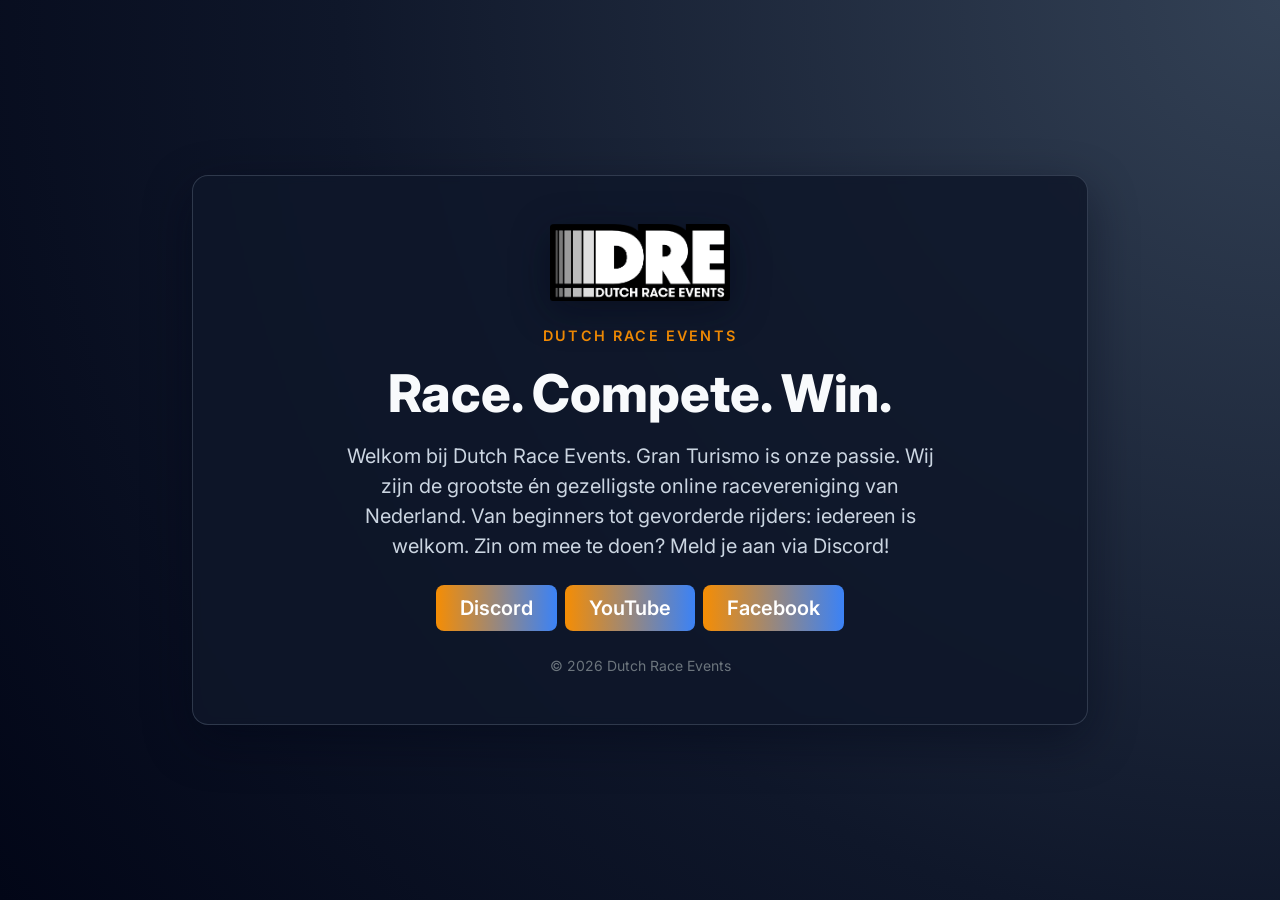
==== index.html @ 66cb477a "Create index.html added worker  Initial landing page  test commit  upload with image  new logo  adde" ====
<!DOCTYPE html>
<html lang="nl">
<head>
<meta charset="UTF-8">
<meta name="viewport" content="width=device-width, initial-scale=1.0">
<title>Dutch Race Events</title>
<link href="https://cdn.jsdelivr.net/npm/bootstrap@5.3.3/dist/css/bootstrap.min.css" rel="stylesheet" integrity="sha384-QWTKZyjpPEjISv5WaRU9OFeRpok6YctnYmDr5pNlyT2bRjXh0JMhjY6hW+ALEwIH" crossorigin="anonymous">
<link href="https://fonts.googleapis.com/css2?family=Inter:wght@400;600;800&display=swap" rel="stylesheet">
<style>
  body {
    font-family: 'Inter', sans-serif;
    min-height: 100vh;
    background: radial-gradient(circle at top right, #334155 0%, #0f172a 60%, #020617 100%);
    color: #e2e8f0;
  }

  .hero-card {
    border: 1px solid rgba(148, 163, 184, 0.25);
    background: rgba(15, 23, 42, 0.85);
    backdrop-filter: blur(4px);
    box-shadow: 0 1rem 3rem rgba(2, 6, 23, 0.45);
    animation: fadeIn 0.8s ease-out;
  }

  .club-logo {
    width: min(180px, 45vw);
    height: auto;
    filter: drop-shadow(0 0.6rem 1.2rem rgba(2, 6, 23, 0.45));
  }

  .brand {
    font-size: 0.9rem;
    letter-spacing: 0.15em;
    text-transform: uppercase;
    color: #f58d04;
    font-weight: 600;
  }

  .hero-title {
    font-size: clamp(2rem, 5vw, 3.25rem);
    font-weight: 800;
    color: #f8fafc;
  }

  .hero-subtitle {
    color: #cbd5e1;
    max-width: 38rem;
  }

  .btn-gradient {
    border: none;
    background: linear-gradient(90deg, #f58d04, #3b82f6);
    transition: transform 0.2s ease, box-shadow 0.2s ease;
  }

  .btn-gradient:hover {
    transform: translateY(-2px);
    box-shadow: 0 0.75rem 1.8rem rgba(59, 130, 246, 0.3);
  }

  @keyframes fadeIn {
    from { opacity: 0; transform: translateY(20px); }
    to { opacity: 1; transform: translateY(0); }
  }
</style>
</head>
<body>
  <main class="container min-vh-100 d-flex align-items-center justify-content-center py-5">
    <section class="hero-card rounded-4 p-4 p-md-5 text-center w-100" style="max-width: 56rem;">
      <img src="images/dre-logo.png" alt="Dutch Race Events logo" class="club-logo mb-4">
      <p class="brand mb-3">Dutch Race Events</p>
      <h1 class="hero-title mb-3">Race. Compete. Win.</h1>
      <p class="hero-subtitle fs-5 mx-auto mb-4">Welkom bij Dutch Race Events. Gran Turismo is onze passie. Wij zijn de grootste én gezelligste online racevereniging van Nederland. Van beginners tot gevorderde rijders: iedereen is welkom. Zin om mee te doen? Meld je aan via Discord!</p>
      <div class="d-flex flex-wrap justify-content-center gap-2">
        <a href="https://discord.gg/yw3s2MVMx2" class="btn btn-gradient btn-lg px-4 py-2 fw-semibold text-white">Discord</a>
        <a href="https://www.youtube.com/@dutchraceevents8222" class="btn btn-gradient btn-lg px-4 py-2 fw-semibold text-white">YouTube</a>
        <a href="https://www.facebook.com/Dutchraceevents" class="btn btn-gradient btn-lg px-4 py-2 fw-semibold text-white">Facebook</a>
      </div>
      <p class="small text-secondary mt-4 mb-0">© 2026 Dutch Race Events</p>
    </section>
  </main>
</body>
</html>
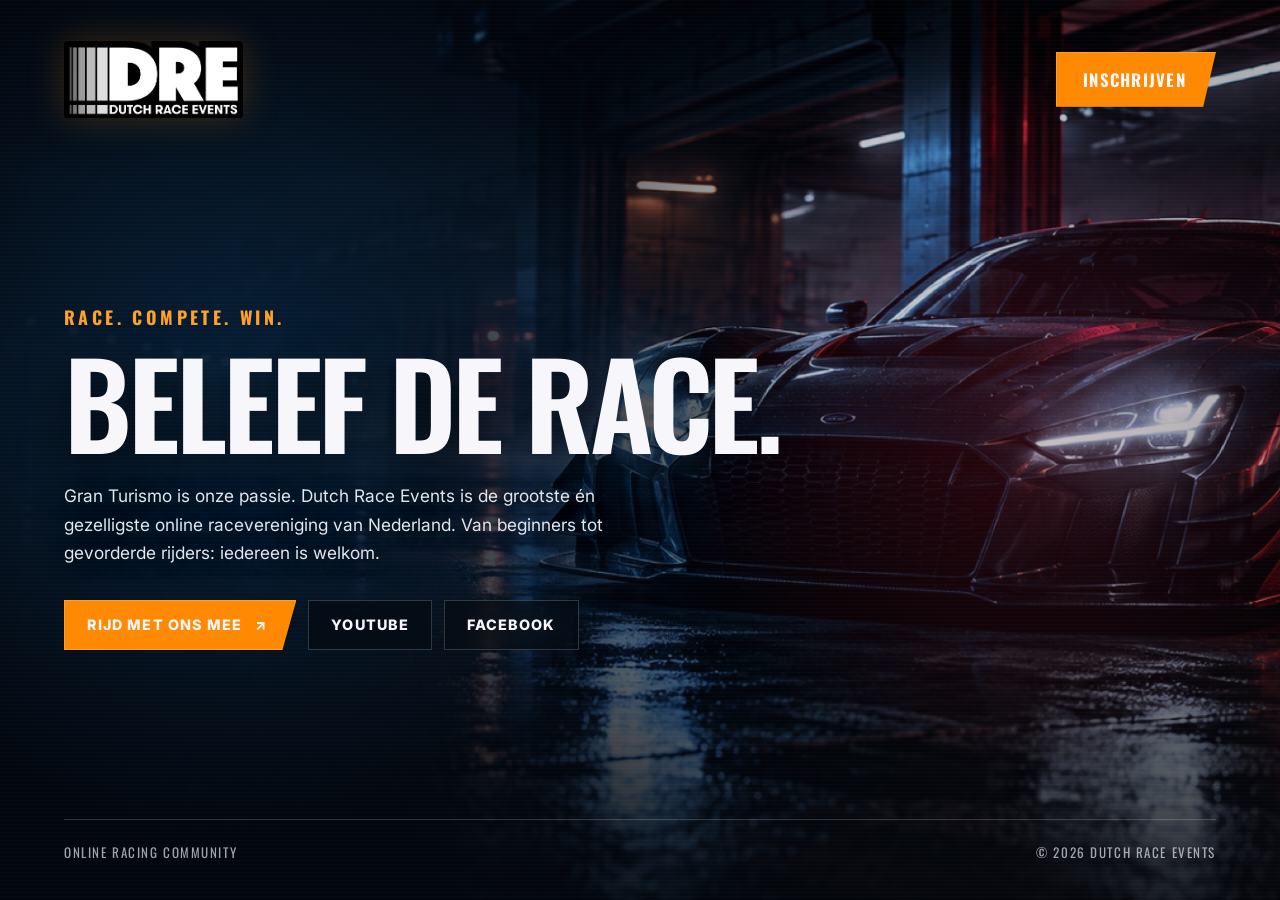
==== commit eb6518e0: "New look" ====
--- a/index.html
+++ b/index.html
@@ -1,83 +1,87 @@
-<!DOCTYPE html>
+<!doctype html>
 <html lang="nl">
-<head>
-<meta charset="UTF-8">
-<meta name="viewport" content="width=device-width, initial-scale=1.0">
-<title>Dutch Race Events</title>
-<link href="https://cdn.jsdelivr.net/npm/bootstrap@5.3.3/dist/css/bootstrap.min.css" rel="stylesheet" integrity="sha384-QWTKZyjpPEjISv5WaRU9OFeRpok6YctnYmDr5pNlyT2bRjXh0JMhjY6hW+ALEwIH" crossorigin="anonymous">
-<link href="https://fonts.googleapis.com/css2?family=Inter:wght@400;600;800&display=swap" rel="stylesheet">
-<style>
-  body {
-    font-family: 'Inter', sans-serif;
-    min-height: 100vh;
-    background: radial-gradient(circle at top right, #334155 0%, #0f172a 60%, #020617 100%);
-    color: #e2e8f0;
-  }
+  <head>
+    <meta charset="utf-8" />
+    <meta name="viewport" content="width=device-width, initial-scale=1" />
+    <meta
+      name="description"
+      content="Dutch Race Events is de grootste en gezelligste online racevereniging van Nederland voor Gran Turismo-rijders van ieder niveau."
+    />
+    <meta name="theme-color" content="#05070b" />
+    <title>Dutch Race Events — Race. Compete. Win.</title>
+    <link rel="preconnect" href="https://fonts.googleapis.com" />
+    <link rel="preconnect" href="https://fonts.gstatic.com" crossorigin />
+    <link
+      href="https://fonts.googleapis.com/css2?family=Inter:wght@400;500;700;800&amp;family=Oswald:wght@500;600;700&amp;display=swap"
+      rel="stylesheet"
+    />
+    <link
+      rel="icon"
+      type="image/svg+xml"
+      href="data:image/svg+xml,%3Csvg xmlns='http://www.w3.org/2000/svg' viewBox='0 0 64 64'%3E%3Crect width='64' height='64' rx='12' fill='%2305070b'/%3E%3Cpath d='M13 15h8v34h-8zm12 0h6v34h-6zm10 0h7c12 0 19 6 19 17S54 49 42 49h-7zm8 9v16c6 0 9-2 9-8s-3-8-9-8z' fill='%23ff8900'/%3E%3C/svg%3E"
+    />
+    <link rel="stylesheet" href="styles.css" />
+  </head>
+  <body>
+    <main class="hero">
+      <div class="scanlines" aria-hidden="true"></div>
 
-  .hero-card {
-    border: 1px solid rgba(148, 163, 184, 0.25);
-    background: rgba(15, 23, 42, 0.85);
-    backdrop-filter: blur(4px);
-    box-shadow: 0 1rem 3rem rgba(2, 6, 23, 0.45);
-    animation: fadeIn 0.8s ease-out;
-  }
+      <header class="site-header">
+        <a class="brand" href="#top" aria-label="Dutch Race Events home">
+          <img src="assets/dre-logo.png" alt="Dutch Race Events" />
+        </a>
+        <a
+          class="header-cta"
+          href="https://discord.gg/yw3s2MVMx2"
+          target="_blank"
+          rel="noreferrer"
+        >
+          Inschrijven
+        </a>
+      </header>
 
-  .club-logo {
-    width: min(180px, 45vw);
-    height: auto;
-    filter: drop-shadow(0 0.6rem 1.2rem rgba(2, 6, 23, 0.45));
-  }
+      <section class="hero-content" id="top" aria-labelledby="hero-title">
+        <p class="eyebrow">Race. Compete. Win.</p>
+        <h1 id="hero-title">Beleef de race.</h1>
+        <p class="intro">
+          Gran Turismo is onze passie. Dutch Race Events is de grootste én
+          gezelligste online racevereniging van Nederland. Van beginners tot
+          gevorderde rijders: iedereen is welkom.
+        </p>
 
-  .brand {
-    font-size: 0.9rem;
-    letter-spacing: 0.15em;
-    text-transform: uppercase;
-    color: #f58d04;
-    font-weight: 600;
-  }
+        <nav class="actions" aria-label="Dutch Race Events kanalen">
+          <a
+            class="button button-primary"
+            href="https://discord.gg/yw3s2MVMx2"
+            target="_blank"
+            rel="noreferrer"
+          >
+            <span>Rijd met ons mee</span>
+            <span aria-hidden="true">↗</span>
+          </a>
+          <a
+            class="button button-quiet"
+            href="https://www.youtube.com/@dutchraceevents8222"
+            target="_blank"
+            rel="noreferrer"
+          >
+            YouTube
+          </a>
+          <a
+            class="button button-quiet"
+            href="https://www.facebook.com/Dutchraceevents"
+            target="_blank"
+            rel="noreferrer"
+          >
+            Facebook
+          </a>
+        </nav>
+      </section>
 
-  .hero-title {
-    font-size: clamp(2rem, 5vw, 3.25rem);
-    font-weight: 800;
-    color: #f8fafc;
-  }
-
-  .hero-subtitle {
-    color: #cbd5e1;
-    max-width: 38rem;
-  }
-
-  .btn-gradient {
-    border: none;
-    background: linear-gradient(90deg, #f58d04, #3b82f6);
-    transition: transform 0.2s ease, box-shadow 0.2s ease;
-  }
-
-  .btn-gradient:hover {
-    transform: translateY(-2px);
-    box-shadow: 0 0.75rem 1.8rem rgba(59, 130, 246, 0.3);
-  }
-
-  @keyframes fadeIn {
-    from { opacity: 0; transform: translateY(20px); }
-    to { opacity: 1; transform: translateY(0); }
-  }
-</style>
-</head>
-<body>
-  <main class="container min-vh-100 d-flex align-items-center justify-content-center py-5">
-    <section class="hero-card rounded-4 p-4 p-md-5 text-center w-100" style="max-width: 56rem;">
-      <img src="images/dre-logo.png" alt="Dutch Race Events logo" class="club-logo mb-4">
-      <p class="brand mb-3">Dutch Race Events</p>
-      <h1 class="hero-title mb-3">Race. Compete. Win.</h1>
-      <p class="hero-subtitle fs-5 mx-auto mb-4">Welkom bij Dutch Race Events. Gran Turismo is onze passie. Wij zijn de grootste én gezelligste online racevereniging van Nederland. Van beginners tot gevorderde rijders: iedereen is welkom. Zin om mee te doen? Meld je aan via Discord!</p>
-      <div class="d-flex flex-wrap justify-content-center gap-2">
-        <a href="https://discord.gg/yw3s2MVMx2" class="btn btn-gradient btn-lg px-4 py-2 fw-semibold text-white">Discord</a>
-        <a href="https://www.youtube.com/@dutchraceevents8222" class="btn btn-gradient btn-lg px-4 py-2 fw-semibold text-white">YouTube</a>
-        <a href="https://www.facebook.com/Dutchraceevents" class="btn btn-gradient btn-lg px-4 py-2 fw-semibold text-white">Facebook</a>
-      </div>
-      <p class="small text-secondary mt-4 mb-0">© 2026 Dutch Race Events</p>
-    </section>
-  </main>
-</body>
+      <footer class="site-footer">
+        <span>Online racing community</span>
+        <span>© 2026 Dutch Race Events</span>
+      </footer>
+    </main>
+  </body>
 </html>
--- a/styles.css
+++ b/styles.css
@@ -0,0 +1,285 @@
+:root {
+  color-scheme: dark;
+  --orange: #ff8900;
+  --orange-bright: #ffa12c;
+  --ink: #05070b;
+  --paper: #f7f7fb;
+  --muted: #c2c8d2;
+  --line: rgba(255, 255, 255, 0.18);
+  --glass: rgba(5, 9, 16, 0.58);
+}
+
+* {
+  box-sizing: border-box;
+}
+
+html {
+  background: var(--ink);
+  scroll-behavior: smooth;
+}
+
+body {
+  margin: 0;
+  min-width: 320px;
+  background: var(--ink);
+  color: var(--paper);
+  font-family: Inter, system-ui, -apple-system, BlinkMacSystemFont, "Segoe UI", sans-serif;
+}
+
+a {
+  color: inherit;
+  text-decoration: none;
+}
+
+.hero {
+  position: relative;
+  isolation: isolate;
+  min-height: 100svh;
+  overflow: hidden;
+  display: grid;
+  grid-template-rows: auto 1fr auto;
+  padding: clamp(22px, 3.2vw, 48px) clamp(20px, 5vw, 76px) clamp(22px, 3vw, 40px);
+  background-image:
+    linear-gradient(90deg, rgba(2, 6, 14, 0.98) 0%, rgba(2, 6, 14, 0.84) 34%, rgba(2, 6, 14, 0.2) 66%, rgba(2, 6, 14, 0.32) 100%),
+    linear-gradient(0deg, rgba(5, 7, 11, 0.86) 0%, transparent 34%),
+    url("assets/hero.jpg");
+  background-position: center;
+  background-size: cover;
+}
+
+.hero::before {
+  content: "";
+  position: absolute;
+  z-index: -1;
+  inset: 0;
+  pointer-events: none;
+  background:
+    radial-gradient(circle at 80% 46%, rgba(255, 30, 54, 0.17), transparent 32%),
+    radial-gradient(circle at 18% 44%, rgba(29, 156, 255, 0.16), transparent 38%);
+  mix-blend-mode: screen;
+}
+
+.scanlines {
+  position: absolute;
+  z-index: 1;
+  inset: 0;
+  pointer-events: none;
+  opacity: 0.12;
+  background: repeating-linear-gradient(
+    to bottom,
+    rgba(255, 255, 255, 0.15) 0,
+    rgba(255, 255, 255, 0.15) 1px,
+    transparent 1px,
+    transparent 4px
+  );
+}
+
+.site-header,
+.hero-content,
+.site-footer {
+  position: relative;
+  z-index: 2;
+}
+
+.site-header {
+  display: flex;
+  align-items: center;
+  justify-content: space-between;
+  gap: 24px;
+}
+
+.brand {
+  display: inline-flex;
+  align-items: center;
+}
+
+.brand img {
+  display: block;
+  width: clamp(136px, 14vw, 188px);
+  height: auto;
+  filter: drop-shadow(0 0 18px rgba(255, 137, 0, 0.22));
+}
+
+.header-cta,
+.button {
+  display: inline-flex;
+  align-items: center;
+  justify-content: center;
+  min-height: 50px;
+  border: 1px solid var(--line);
+  font-weight: 800;
+  letter-spacing: 0.075em;
+  text-transform: uppercase;
+  transition: transform 180ms ease, background-color 180ms ease, border-color 180ms ease;
+}
+
+.header-cta {
+  min-width: 160px;
+  padding: 14px 28px 14px 25px;
+  background: var(--orange);
+  clip-path: polygon(0 0, 100% 0, 92% 100%, 0 100%);
+  font-family: Oswald, "Arial Narrow", sans-serif;
+  font-size: 1.05rem;
+}
+
+.hero-content {
+  align-self: center;
+  width: min(730px, 100%);
+  padding: clamp(68px, 9vh, 110px) 0 clamp(44px, 7vh, 78px);
+}
+
+.eyebrow {
+  margin: 0 0 20px;
+  color: var(--orange-bright);
+  font-family: Oswald, "Arial Narrow", sans-serif;
+  font-size: clamp(1rem, 1.4vw, 1.2rem);
+  font-weight: 700;
+  letter-spacing: 0.19em;
+  text-transform: uppercase;
+}
+
+h1 {
+  max-width: 720px;
+  margin: 0;
+  font-family: Oswald, "Arial Narrow", sans-serif;
+  font-size: clamp(4.25rem, 9.2vw, 8.2rem);
+  font-weight: 600;
+  letter-spacing: -0.035em;
+  line-height: 0.88;
+  text-transform: uppercase;
+  text-wrap: balance;
+  text-shadow: 0 14px 48px rgba(0, 0, 0, 0.68);
+}
+
+.intro {
+  max-width: 620px;
+  margin: 28px 0 0;
+  color: #e2e6ed;
+  font-size: clamp(1rem, 1.35vw, 1.24rem);
+  line-height: 1.66;
+  text-shadow: 0 2px 20px rgba(0, 0, 0, 0.8);
+}
+
+.actions {
+  display: flex;
+  flex-wrap: wrap;
+  gap: 12px;
+  margin-top: 32px;
+}
+
+.button {
+  gap: 13px;
+  padding: 14px 22px;
+  font-size: 0.9rem;
+}
+
+.button-primary {
+  padding-right: 28px;
+  background: var(--orange);
+  box-shadow: 0 15px 38px rgba(255, 137, 0, 0.24);
+  clip-path: polygon(0 0, 100% 0, 94% 100%, 0 100%);
+}
+
+.button-quiet {
+  background: var(--glass);
+  backdrop-filter: blur(12px);
+}
+
+.header-cta:hover,
+.button:hover {
+  transform: translateY(-2px);
+}
+
+.button-quiet:hover {
+  border-color: rgba(255, 137, 0, 0.75);
+  background: rgba(255, 137, 0, 0.12);
+}
+
+.header-cta:focus-visible,
+.button:focus-visible,
+.brand:focus-visible {
+  outline: 3px solid white;
+  outline-offset: 4px;
+}
+
+.site-footer {
+  display: flex;
+  justify-content: space-between;
+  gap: 24px;
+  padding-top: 22px;
+  border-top: 1px solid var(--line);
+  color: rgba(234, 238, 245, 0.68);
+  font-family: Oswald, "Arial Narrow", sans-serif;
+  font-size: 0.82rem;
+  letter-spacing: 0.12em;
+  text-transform: uppercase;
+}
+
+@media (max-width: 760px) {
+  .hero {
+    padding-inline: 20px;
+    background-image:
+      linear-gradient(0deg, rgba(2, 6, 14, 0.99) 0%, rgba(2, 6, 14, 0.72) 54%, rgba(2, 6, 14, 0.36) 100%),
+      url("assets/hero.jpg");
+    background-position: 65% center;
+  }
+
+  .header-cta {
+    min-width: 0;
+    min-height: 44px;
+    padding: 11px 20px 11px 17px;
+    font-size: 0.9rem;
+  }
+
+  .hero-content {
+    align-self: end;
+    padding-top: 34vh;
+  }
+
+  h1 {
+    font-size: clamp(4rem, 19vw, 6.4rem);
+  }
+
+  .intro {
+    margin-top: 22px;
+  }
+
+  .actions {
+    display: grid;
+    grid-template-columns: 1fr 1fr;
+  }
+
+  .button-primary {
+    grid-column: 1 / -1;
+  }
+
+  .site-footer {
+    flex-direction: column;
+    gap: 8px;
+  }
+}
+
+@media (max-width: 420px) {
+  .brand img {
+    width: 124px;
+  }
+
+  .actions {
+    grid-template-columns: 1fr;
+  }
+
+  .button-primary {
+    grid-column: auto;
+  }
+}
+
+@media (prefers-reduced-motion: reduce) {
+  html {
+    scroll-behavior: auto;
+  }
+
+  .header-cta,
+  .button {
+    transition: none;
+  }
+}
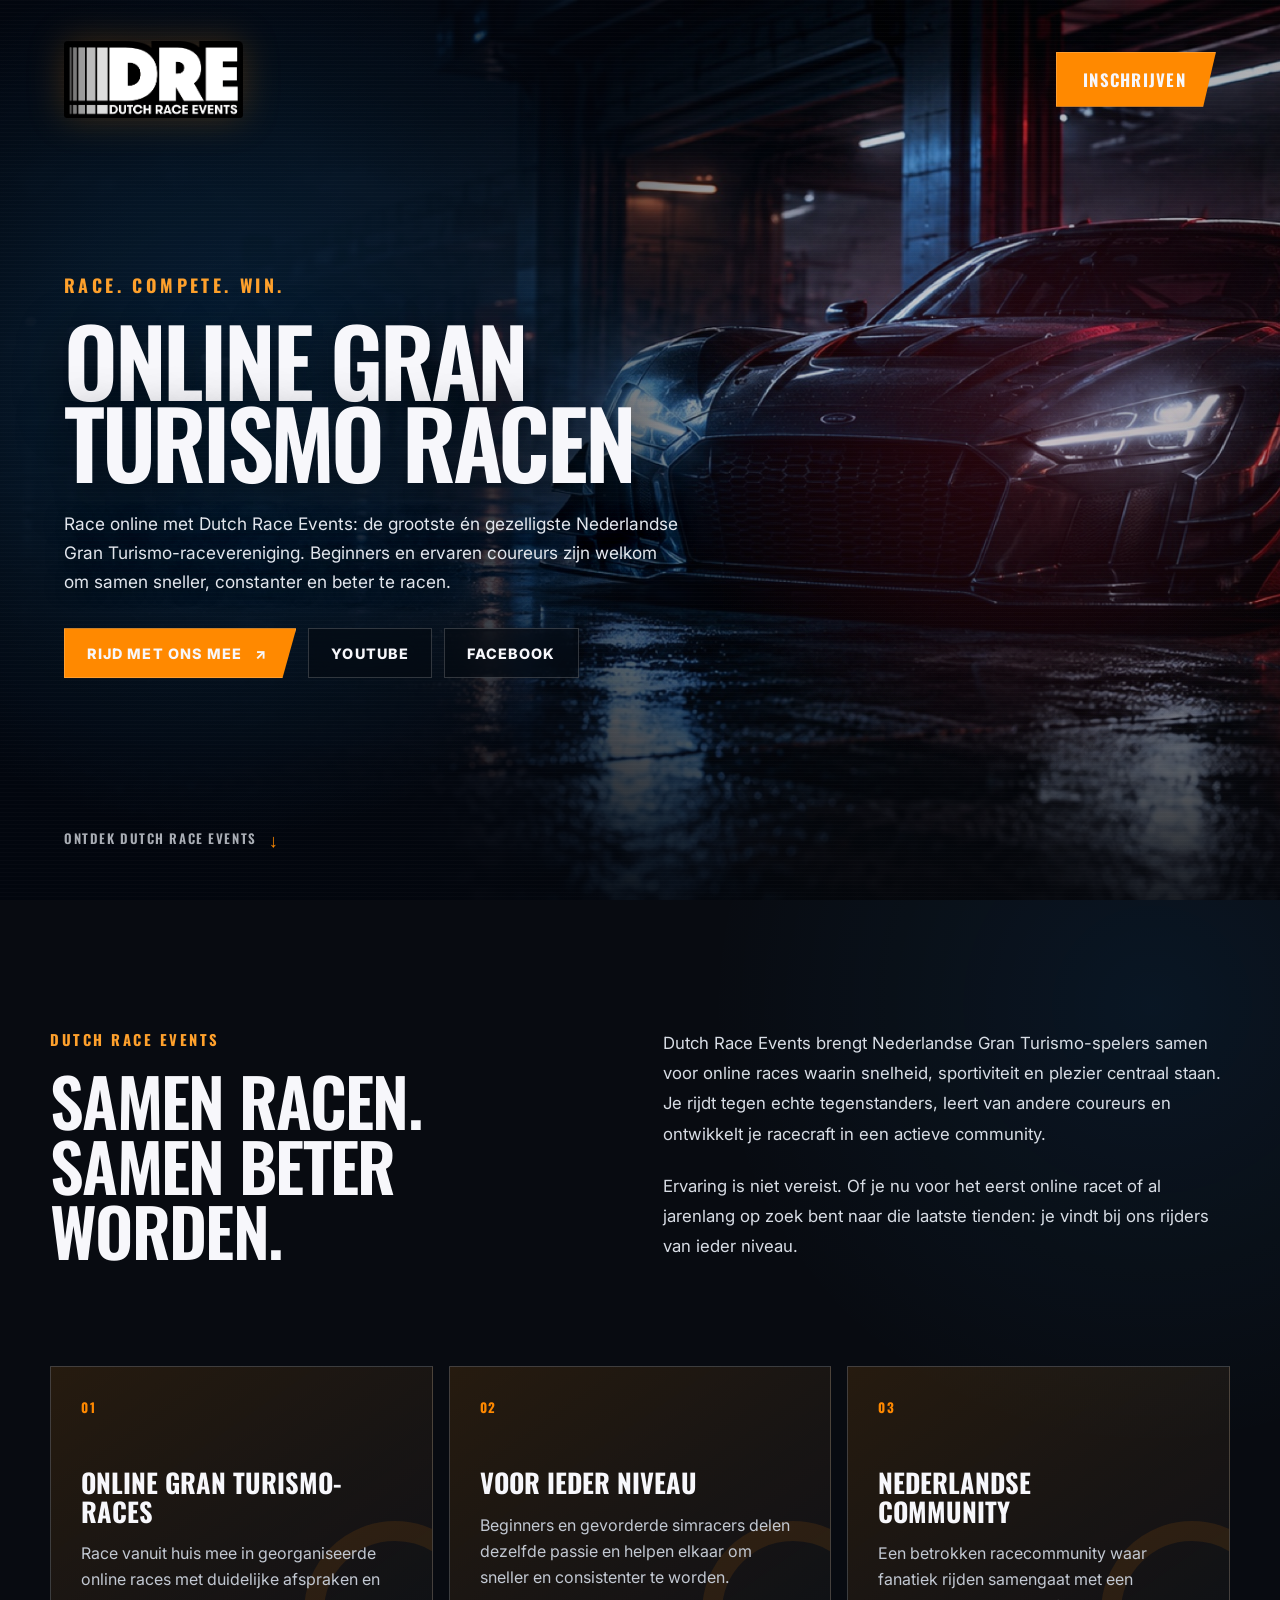
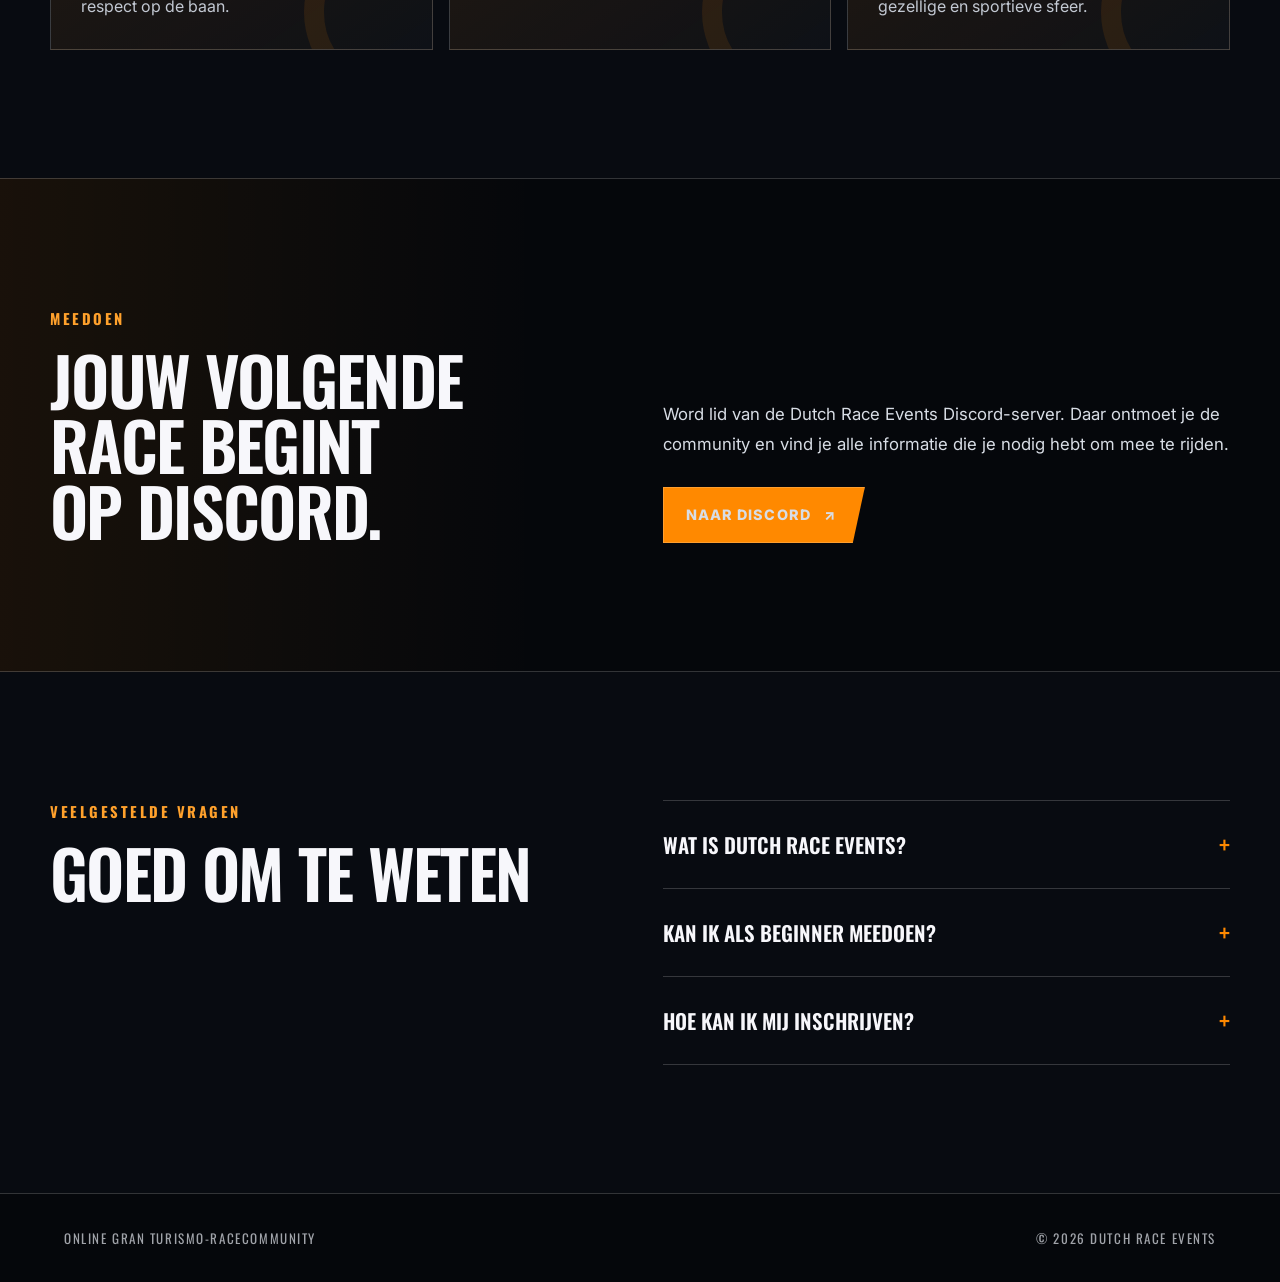
==== commit a9379a46: "seo updates" ====
--- a/index.html
+++ b/index.html
@@ -1,14 +1,39 @@
 <!doctype html>
-<html lang="nl">
+<html lang="nl-NL">
   <head>
     <meta charset="utf-8" />
     <meta name="viewport" content="width=device-width, initial-scale=1" />
     <meta
       name="description"
-      content="Dutch Race Events is de grootste en gezelligste online racevereniging van Nederland voor Gran Turismo-rijders van ieder niveau."
+      content="Race online in Gran Turismo met Dutch Race Events, de Nederlandse racecommunity voor beginners en ervaren coureurs. Sluit je aan via Discord."
+    />
+    <meta
+      name="robots"
+      content="index, follow, max-image-preview:large, max-snippet:-1, max-video-preview:-1"
     />
     <meta name="theme-color" content="#05070b" />
-    <title>Dutch Race Events — Race. Compete. Win.</title>
+
+    <title>Online Gran Turismo racen | Dutch Race Events</title>
+    <link rel="canonical" href="https://www.dutchraceevents.com/" />
+    <link rel="alternate" hreflang="nl-NL" href="https://www.dutchraceevents.com/" />
+    <link rel="alternate" hreflang="x-default" href="https://www.dutchraceevents.com/" />
+
+    <meta property="og:type" content="website" />
+    <meta property="og:locale" content="nl_NL" />
+    <meta property="og:site_name" content="Dutch Race Events" />
+    <meta property="og:url" content="https://www.dutchraceevents.com/" />
+    <meta property="og:title" content="Online Gran Turismo racen | Dutch Race Events" />
+    <meta
+      property="og:description"
+      content="Doe mee met online Gran Turismo-races in een gezellige Nederlandse community voor ieder niveau."
+    />
+    <meta name="twitter:card" content="summary" />
+    <meta name="twitter:title" content="Online Gran Turismo racen | Dutch Race Events" />
+    <meta
+      name="twitter:description"
+      content="Doe mee met online Gran Turismo-races in een gezellige Nederlandse community voor ieder niveau."
+    />
+
     <link rel="preconnect" href="https://fonts.googleapis.com" />
     <link rel="preconnect" href="https://fonts.gstatic.com" crossorigin />
     <link
@@ -21,67 +46,219 @@
       href="data:image/svg+xml,%3Csvg xmlns='http://www.w3.org/2000/svg' viewBox='0 0 64 64'%3E%3Crect width='64' height='64' rx='12' fill='%2305070b'/%3E%3Cpath d='M13 15h8v34h-8zm12 0h6v34h-6zm10 0h7c12 0 19 6 19 17S54 49 42 49h-7zm8 9v16c6 0 9-2 9-8s-3-8-9-8z' fill='%23ff8900'/%3E%3C/svg%3E"
     />
     <link rel="stylesheet" href="styles.css" />
+
+    <script type="application/ld+json">
+      {
+        "@context": "https://schema.org",
+        "@graph": [
+          {
+            "@type": "SportsOrganization",
+            "@id": "https://www.dutchraceevents.com/#organization",
+            "name": "Dutch Race Events",
+            "alternateName": "DRE",
+            "url": "https://www.dutchraceevents.com/",
+            "logo": {
+              "@type": "ImageObject",
+              "url": "https://www.dutchraceevents.com/images/dre-logo.png",
+              "width": 409,
+              "height": 175
+            },
+            "description": "Nederlandse online racecommunity voor Gran Turismo-coureurs van ieder niveau.",
+            "sport": "Sim racing",
+            "sameAs": [
+              "https://www.youtube.com/@dutchraceevents8222",
+              "https://www.facebook.com/Dutchraceevents",
+              "https://discord.gg/yw3s2MVMx2"
+            ]
+          },
+          {
+            "@type": "WebSite",
+            "@id": "https://www.dutchraceevents.com/#website",
+            "url": "https://www.dutchraceevents.com/",
+            "name": "Dutch Race Events",
+            "inLanguage": "nl-NL",
+            "publisher": {
+              "@id": "https://www.dutchraceevents.com/#organization"
+            }
+          }
+        ]
+      }
+    </script>
   </head>
   <body>
-    <main class="hero">
-      <div class="scanlines" aria-hidden="true"></div>
-
-      <header class="site-header">
-        <a class="brand" href="#top" aria-label="Dutch Race Events home">
-          <img src="assets/dre-logo.png" alt="Dutch Race Events" />
-        </a>
-        <a
-          class="header-cta"
-          href="https://discord.gg/yw3s2MVMx2"
-          target="_blank"
-          rel="noreferrer"
-        >
-          Inschrijven
-        </a>
-      </header>
-
-      <section class="hero-content" id="top" aria-labelledby="hero-title">
-        <p class="eyebrow">Race. Compete. Win.</p>
-        <h1 id="hero-title">Beleef de race.</h1>
-        <p class="intro">
-          Gran Turismo is onze passie. Dutch Race Events is de grootste én
-          gezelligste online racevereniging van Nederland. Van beginners tot
-          gevorderde rijders: iedereen is welkom.
-        </p>
-
-        <nav class="actions" aria-label="Dutch Race Events kanalen">
+    <main>
+      <section class="hero" id="top" aria-labelledby="hero-title">
+        <div class="scanlines" aria-hidden="true"></div>
+
+        <header class="site-header">
+          <a class="brand" href="#top" aria-label="Dutch Race Events home">
+            <img
+              src="assets/dre-logo.png"
+              width="409"
+              height="175"
+              alt="Logo van Dutch Race Events"
+            />
+          </a>
           <a
-            class="button button-primary"
+            class="header-cta"
             href="https://discord.gg/yw3s2MVMx2"
             target="_blank"
-            rel="noreferrer"
+            rel="noopener noreferrer"
           >
-            <span>Rijd met ons mee</span>
-            <span aria-hidden="true">↗</span>
+            Inschrijven
           </a>
-          <a
-            class="button button-quiet"
-            href="https://www.youtube.com/@dutchraceevents8222"
-            target="_blank"
-            rel="noreferrer"
-          >
-            YouTube
-          </a>
-          <a
-            class="button button-quiet"
-            href="https://www.facebook.com/Dutchraceevents"
-            target="_blank"
-            rel="noreferrer"
-          >
-            Facebook
-          </a>
-        </nav>
-      </section>
-
-      <footer class="site-footer">
-        <span>Online racing community</span>
-        <span>© 2026 Dutch Race Events</span>
-      </footer>
+        </header>
+
+        <div class="hero-content">
+          <p class="eyebrow">Race. Compete. Win.</p>
+          <h1 id="hero-title">Online Gran Turismo racen</h1>
+          <p class="intro">
+            Race online met Dutch Race Events: de grootste én gezelligste
+            Nederlandse Gran Turismo-racevereniging. Beginners en ervaren
+            coureurs zijn welkom om samen sneller, constanter en beter te racen.
+          </p>
+
+          <nav class="actions" aria-label="Dutch Race Events kanalen">
+            <a
+              class="button button-primary"
+              href="https://discord.gg/yw3s2MVMx2"
+              target="_blank"
+              rel="noopener noreferrer"
+            >
+              <span>Rijd met ons mee</span>
+              <span aria-hidden="true">↗</span>
+            </a>
+            <a
+              class="button button-quiet"
+              href="https://www.youtube.com/@dutchraceevents8222"
+              target="_blank"
+              rel="noopener noreferrer"
+            >
+              YouTube
+            </a>
+            <a
+              class="button button-quiet"
+              href="https://www.facebook.com/Dutchraceevents"
+              target="_blank"
+              rel="noopener noreferrer"
+            >
+              Facebook
+            </a>
+          </nav>
+        </div>
+
+        <a class="discover" href="#over-ons">Ontdek Dutch Race Events <span aria-hidden="true">↓</span></a>
+      </section>
+
+      <section class="content-section" id="over-ons" aria-labelledby="about-title">
+        <div class="content-wrap split-intro">
+          <div>
+            <p class="section-label">Dutch Race Events</p>
+            <h2 id="about-title">Samen racen. Samen beter worden.</h2>
+          </div>
+          <div class="body-copy">
+            <p>
+              Dutch Race Events brengt Nederlandse Gran Turismo-spelers samen
+              voor online races waarin snelheid, sportiviteit en plezier centraal
+              staan. Je rijdt tegen echte tegenstanders, leert van andere coureurs
+              en ontwikkelt je racecraft in een actieve community.
+            </p>
+            <p>
+              Ervaring is niet vereist. Of je nu voor het eerst online racet of
+              al jarenlang op zoek bent naar die laatste tienden: je vindt bij ons
+              rijders van ieder niveau.
+            </p>
+          </div>
+        </div>
+
+        <div class="content-wrap feature-grid" aria-label="Waarom Dutch Race Events">
+          <article class="feature-card">
+            <span class="feature-number">01</span>
+            <h3>Online Gran Turismo-races</h3>
+            <p>
+              Race vanuit huis mee in georganiseerde online races met duidelijke
+              afspraken en respect op de baan.
+            </p>
+          </article>
+          <article class="feature-card">
+            <span class="feature-number">02</span>
+            <h3>Voor ieder niveau</h3>
+            <p>
+              Beginners en gevorderde simracers delen dezelfde passie en helpen
+              elkaar om sneller en consistenter te worden.
+            </p>
+          </article>
+          <article class="feature-card">
+            <span class="feature-number">03</span>
+            <h3>Nederlandse community</h3>
+            <p>
+              Een betrokken racecommunity waar fanatiek rijden samengaat met een
+              gezellige en sportieve sfeer.
+            </p>
+          </article>
+        </div>
+      </section>
+
+      <section class="join-section" aria-labelledby="join-title">
+        <div class="content-wrap join-grid">
+          <div>
+            <p class="section-label">Meedoen</p>
+            <h2 id="join-title">Jouw volgende race begint op Discord.</h2>
+          </div>
+          <div class="join-copy">
+            <p>
+              Word lid van de Dutch Race Events Discord-server. Daar ontmoet je
+              de community en vind je alle informatie die je nodig hebt om mee te
+              rijden.
+            </p>
+            <a
+              class="button button-primary join-button"
+              href="https://discord.gg/yw3s2MVMx2"
+              target="_blank"
+              rel="noopener noreferrer"
+            >
+              Naar Discord <span aria-hidden="true">↗</span>
+            </a>
+          </div>
+        </div>
+      </section>
+
+      <section class="faq-section" aria-labelledby="faq-title">
+        <div class="content-wrap faq-grid">
+          <div>
+            <p class="section-label">Veelgestelde vragen</p>
+            <h2 id="faq-title">Goed om te weten</h2>
+          </div>
+          <div class="faq-list">
+            <details>
+              <summary>Wat is Dutch Race Events?</summary>
+              <p>
+                Dutch Race Events is een Nederlandse online racevereniging en
+                community voor spelers van Gran Turismo.
+              </p>
+            </details>
+            <details>
+              <summary>Kan ik als beginner meedoen?</summary>
+              <p>
+                Ja. Iedereen is welkom, van beginnende coureurs tot ervaren
+                simracers. Sportief en respectvol racen staat voorop.
+              </p>
+            </details>
+            <details>
+              <summary>Hoe kan ik mij inschrijven?</summary>
+              <p>
+                Meld je aan via onze Discord-server. Daar vind je de community en
+                de informatie om aan een race mee te doen.
+              </p>
+            </details>
+          </div>
+        </div>
+      </section>
     </main>
+
+    <footer class="site-footer">
+      <span>Online Gran Turismo-racecommunity</span>
+      <span>© 2026 Dutch Race Events</span>
+    </footer>
   </body>
 </html>
--- a/styles.css
+++ b/styles.css
@@ -76,6 +76,7 @@
 
 .site-header,
 .hero-content,
+.discover,
 .site-footer {
   position: relative;
   z-index: 2;
@@ -124,7 +125,7 @@
 
 .hero-content {
   align-self: center;
-  width: min(730px, 100%);
+  width: min(860px, 100%);
   padding: clamp(68px, 9vh, 110px) 0 clamp(44px, 7vh, 78px);
 }
 
@@ -139,10 +140,10 @@
 }
 
 h1 {
-  max-width: 720px;
+  max-width: 860px;
   margin: 0;
   font-family: Oswald, "Arial Narrow", sans-serif;
-  font-size: clamp(4.25rem, 9.2vw, 8.2rem);
+  font-size: clamp(4rem, 7.3vw, 7rem);
   font-weight: 600;
   letter-spacing: -0.035em;
   line-height: 0.88;
@@ -195,19 +196,223 @@
   background: rgba(255, 137, 0, 0.12);
 }
 
+.discover {
+  display: inline-flex;
+  align-items: center;
+  gap: 12px;
+  width: fit-content;
+  padding: 10px 0;
+  color: rgba(234, 238, 245, 0.72);
+  font-family: Oswald, "Arial Narrow", sans-serif;
+  font-size: 0.82rem;
+  font-weight: 600;
+  letter-spacing: 0.12em;
+  text-transform: uppercase;
+}
+
+.discover span {
+  color: var(--orange);
+  font-size: 1.15rem;
+}
+
 .header-cta:focus-visible,
 .button:focus-visible,
-.brand:focus-visible {
+.brand:focus-visible,
+.discover:focus-visible,
+summary:focus-visible {
   outline: 3px solid white;
   outline-offset: 4px;
+}
+
+.content-wrap {
+  width: min(1180px, calc(100% - 40px));
+  margin-inline: auto;
+}
+
+.content-section,
+.join-section,
+.faq-section {
+  position: relative;
+  padding: clamp(84px, 10vw, 138px) 0;
+}
+
+.content-section {
+  background:
+    radial-gradient(circle at 90% 12%, rgba(29, 156, 255, 0.08), transparent 32%),
+    #080b11;
+}
+
+.split-intro,
+.join-grid,
+.faq-grid {
+  display: grid;
+  grid-template-columns: minmax(0, 0.9fr) minmax(0, 1fr);
+  gap: clamp(42px, 8vw, 118px);
+  align-items: start;
+}
+
+.section-label {
+  margin: 0 0 18px;
+  color: var(--orange-bright);
+  font-family: Oswald, "Arial Narrow", sans-serif;
+  font-size: 0.92rem;
+  font-weight: 700;
+  letter-spacing: 0.17em;
+  text-transform: uppercase;
+}
+
+h2,
+h3 {
+  font-family: Oswald, "Arial Narrow", sans-serif;
+  text-transform: uppercase;
+}
+
+h2 {
+  max-width: 720px;
+  margin: 0;
+  font-size: clamp(2.9rem, 5.2vw, 5.3rem);
+  font-weight: 600;
+  letter-spacing: -0.025em;
+  line-height: 0.98;
+  text-wrap: balance;
+}
+
+.body-copy,
+.join-copy {
+  color: #d8dde5;
+  font-size: 1.05rem;
+  line-height: 1.8;
+}
+
+.body-copy p,
+.join-copy p {
+  margin: 0;
+}
+
+.body-copy p + p {
+  margin-top: 22px;
+}
+
+.feature-grid {
+  display: grid;
+  grid-template-columns: repeat(3, minmax(0, 1fr));
+  gap: 16px;
+  margin-top: clamp(58px, 8vw, 104px);
+}
+
+.feature-card {
+  position: relative;
+  min-height: 270px;
+  overflow: hidden;
+  padding: 30px;
+  border: 1px solid var(--line);
+  background: linear-gradient(145deg, rgba(255, 137, 0, 0.12), rgba(255, 255, 255, 0.025));
+}
+
+.feature-card::after {
+  content: "";
+  position: absolute;
+  right: -54px;
+  bottom: -54px;
+  width: 142px;
+  height: 142px;
+  border: 20px solid rgba(255, 137, 0, 0.1);
+  border-radius: 50%;
+}
+
+.feature-number {
+  color: var(--orange);
+  font-family: Oswald, "Arial Narrow", sans-serif;
+  font-size: 0.82rem;
+  font-weight: 700;
+  letter-spacing: 0.12em;
+}
+
+.feature-card h3 {
+  max-width: 280px;
+  margin: 52px 0 14px;
+  font-size: 1.65rem;
+  line-height: 1.08;
+}
+
+.feature-card p {
+  position: relative;
+  z-index: 1;
+  margin: 0;
+  color: var(--muted);
+  line-height: 1.65;
+}
+
+.join-section {
+  border-block: 1px solid var(--line);
+  background:
+    linear-gradient(90deg, rgba(255, 137, 0, 0.08), transparent 42%),
+    #05070b;
+}
+
+.join-copy {
+  align-self: end;
+}
+
+.join-button {
+  margin-top: 28px;
+}
+
+.faq-section {
+  background: #080b11;
+}
+
+.faq-list {
+  border-top: 1px solid var(--line);
+}
+
+details {
+  border-bottom: 1px solid var(--line);
+}
+
+summary {
+  display: flex;
+  align-items: center;
+  justify-content: space-between;
+  gap: 20px;
+  padding: 24px 0;
+  cursor: pointer;
+  font-family: Oswald, "Arial Narrow", sans-serif;
+  font-size: 1.3rem;
+  font-weight: 600;
+  list-style: none;
+  text-transform: uppercase;
+}
+
+summary::-webkit-details-marker {
+  display: none;
+}
+
+summary::after {
+  content: "+";
+  color: var(--orange);
+  font-size: 1.65rem;
+  font-weight: 400;
+}
+
+details[open] summary::after {
+  content: "−";
+}
+
+details p {
+  max-width: 660px;
+  margin: -4px 0 24px;
+  color: var(--muted);
+  line-height: 1.7;
 }
 
 .site-footer {
   display: flex;
   justify-content: space-between;
   gap: 24px;
-  padding-top: 22px;
+  padding: 34px clamp(20px, 5vw, 76px);
   border-top: 1px solid var(--line);
+  background: #05070b;
   color: rgba(234, 238, 245, 0.68);
   font-family: Oswald, "Arial Narrow", sans-serif;
   font-size: 0.82rem;
@@ -218,10 +423,26 @@
 @media (max-width: 760px) {
   .hero {
     padding-inline: 20px;
+    background-image: linear-gradient(
+      0deg,
+      rgba(2, 6, 14, 1) 0%,
+      rgba(2, 6, 14, 0.98) 43%,
+      rgba(2, 6, 14, 0.5) 64%,
+      rgba(2, 6, 14, 0.12) 100%
+    );
+  }
+
+  .hero::before {
+    inset: 0 0 auto;
+    height: 48svh;
     background-image:
-      linear-gradient(0deg, rgba(2, 6, 14, 0.99) 0%, rgba(2, 6, 14, 0.72) 54%, rgba(2, 6, 14, 0.36) 100%),
+      linear-gradient(0deg, var(--ink) 0%, rgba(5, 7, 11, 0.08) 42%, transparent 68%),
+      radial-gradient(circle at 84% 52%, rgba(255, 30, 54, 0.18), transparent 36%),
       url("assets/hero.jpg");
-    background-position: 65% center;
+    background-position: center, center, 82% top;
+    background-repeat: no-repeat;
+    background-size: 100% 100%, 100% 100%, auto 100%;
+    mix-blend-mode: normal;
   }
 
   .header-cta {
@@ -233,11 +454,12 @@
 
   .hero-content {
     align-self: end;
-    padding-top: 34vh;
+    padding-top: 39svh;
   }
 
   h1 {
-    font-size: clamp(4rem, 19vw, 6.4rem);
+    font-size: clamp(3.25rem, 15vw, 5.2rem);
+    line-height: 0.92;
   }
 
   .intro {
@@ -253,6 +475,29 @@
     grid-column: 1 / -1;
   }
 
+  .discover {
+    margin-top: 18px;
+  }
+
+  .split-intro,
+  .join-grid,
+  .faq-grid,
+  .feature-grid {
+    grid-template-columns: 1fr;
+  }
+
+  .feature-grid {
+    gap: 12px;
+  }
+
+  .feature-card {
+    min-height: 230px;
+  }
+
+  .feature-card h3 {
+    margin-top: 34px;
+  }
+
   .site-footer {
     flex-direction: column;
     gap: 8px;
